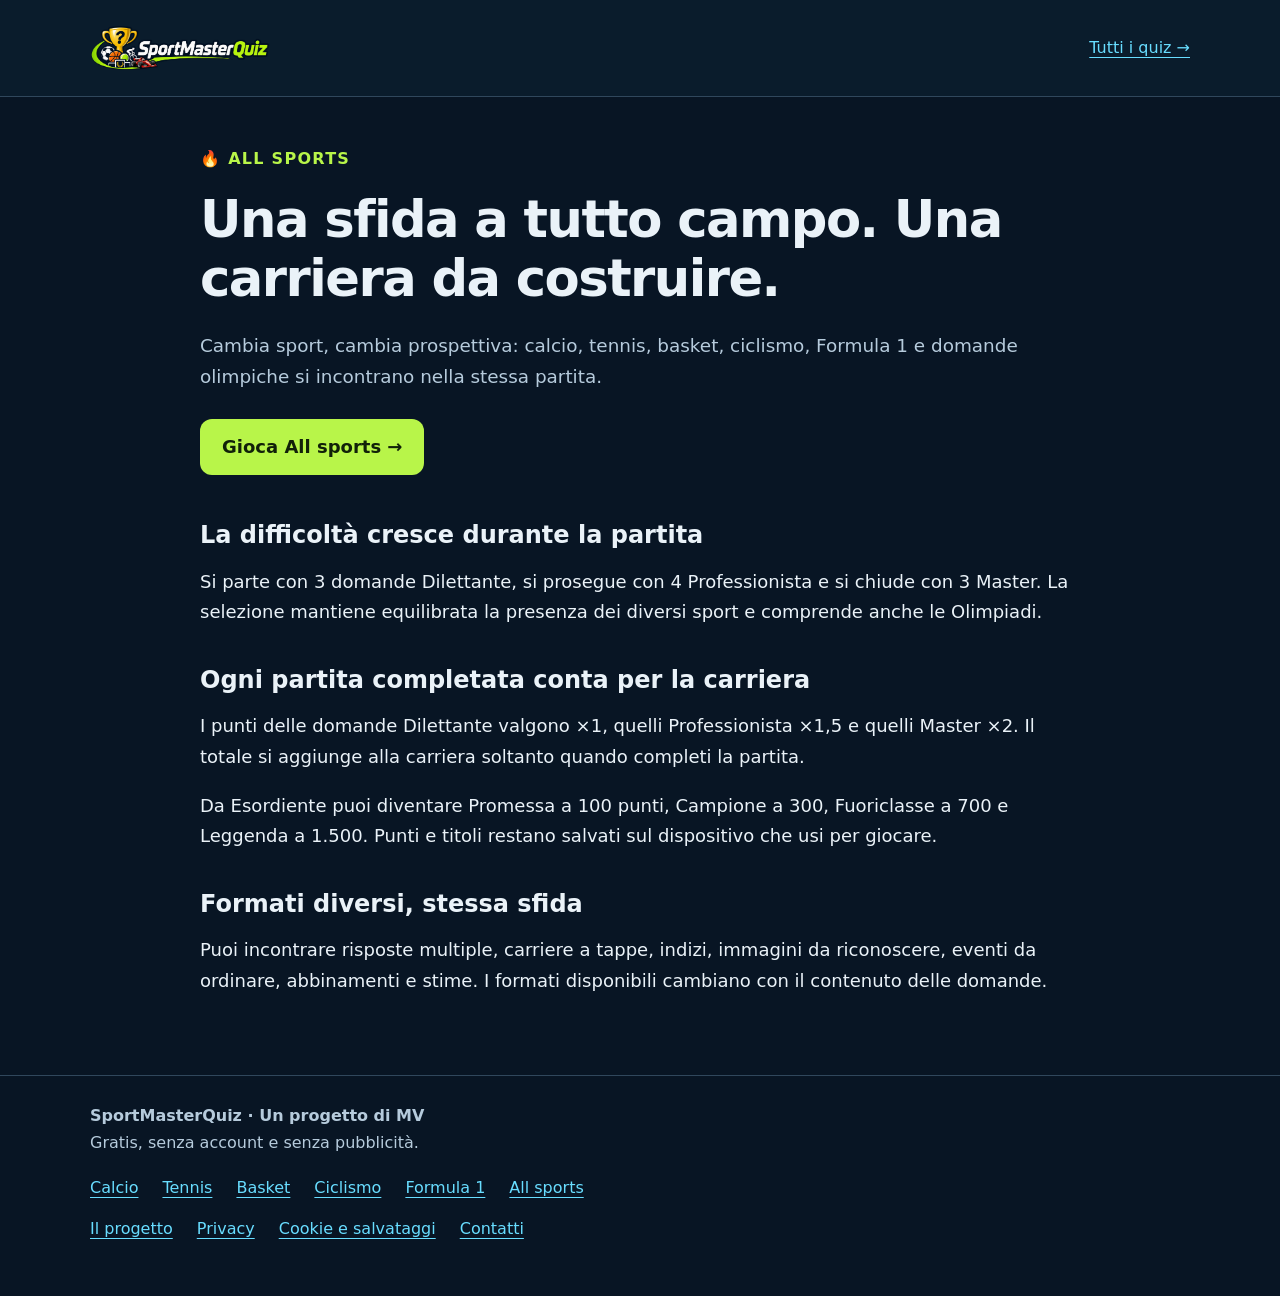
==== all-sports/index.html @ 99f296fc "Prepare friends launch: compact mobile home, sport pages, sharing preview, privacy information and e" ====
<!doctype html><html lang="it"><head><meta charset="utf-8"><meta name="viewport" content="width=device-width,initial-scale=1"><title>All sports: quiz e carriera sportiva | SportMasterQuiz</title><meta name="description" content="Una partita con difficoltà crescente, sport equilibrati e domande olimpiche. Accumula punti e costruisci la tua carriera in All sports."><meta name="theme-color" content="#081524"><link rel="icon" href="/favicon.png" type="image/png"><link rel="stylesheet" href="/assets/pages.css"><link rel="canonical" href="https://sportmasterquiz.github.io/all-sports/"><meta property="og:type" content="website"><meta property="og:locale" content="it_IT"><meta property="og:site_name" content="SportMasterQuiz"><meta property="og:title" content="All sports: quiz e carriera sportiva | SportMasterQuiz"><meta property="og:description" content="Una partita con difficoltà crescente, sport equilibrati e domande olimpiche. Accumula punti e costruisci la tua carriera in All sports."><meta property="og:url" content="https://sportmasterquiz.github.io/all-sports/"><meta property="og:image" content="https://sportmasterquiz.github.io/assets/social/sportmasterquiz.png"><meta property="og:image:width" content="1200"><meta property="og:image:height" content="630"><meta property="og:image:alt" content="SportMasterQuiz: la tua cultura sportiva vale un trofeo?"><meta name="twitter:card" content="summary_large_image"><meta name="twitter:title" content="All sports: quiz e carriera sportiva | SportMasterQuiz"><meta name="twitter:description" content="Una partita con difficoltà crescente, sport equilibrati e domande olimpiche. Accumula punti e costruisci la tua carriera in All sports."><meta name="twitter:image" content="https://sportmasterquiz.github.io/assets/social/sportmasterquiz.png"></head><body><header><div class="wrap"><a class="brand" href="/" aria-label="SportMasterQuiz, torna ai quiz"><img src="/logo-sportmasterquiz-motori.svg" alt="SportMasterQuiz" width="180" height="60"></a><a class="homeLink" href="/">Tutti i quiz →</a></div></header><main class="wrap content"><p class="eyebrow">🔥 All sports</p><h1>Una sfida a tutto campo. Una carriera da costruire.</h1><p class="lead">Cambia sport, cambia prospettiva: calcio, tennis, basket, ciclismo, Formula 1 e domande olimpiche si incontrano nella stessa partita.</p><a class="play" href="/?sport=misto&amp;gioca=1">Gioca All sports →</a><h2>La difficoltà cresce durante la partita</h2><p>Si parte con 3 domande Dilettante, si prosegue con 4 Professionista e si chiude con 3 Master. La selezione mantiene equilibrata la presenza dei diversi sport e comprende anche le Olimpiadi.</p><h2>Ogni partita completata conta per la carriera</h2><p>I punti delle domande Dilettante valgono ×1, quelli Professionista ×1,5 e quelli Master ×2. Il totale si aggiunge alla carriera soltanto quando completi la partita.</p><p>Da Esordiente puoi diventare Promessa a 100 punti, Campione a 300, Fuoriclasse a 700 e Leggenda a 1.500. Punti e titoli restano salvati sul dispositivo che usi per giocare.</p><h2>Formati diversi, stessa sfida</h2><p>Puoi incontrare risposte multiple, carriere a tappe, indizi, immagini da riconoscere, eventi da ordinare, abbinamenti e stime. I formati disponibili cambiano con il contenuto delle domande.</p></main><footer><div class="wrap"><strong>SportMasterQuiz · Un progetto di MV</strong><p>Gratis, senza account e senza pubblicità.</p><nav class="links" aria-label="Quiz sportivi"><a href="/calcio/">Calcio</a><a href="/tennis/">Tennis</a><a href="/basket/">Basket</a><a href="/ciclismo/">Ciclismo</a><a href="/formula-1/">Formula 1</a><a href="/all-sports/">All sports</a></nav><nav class="links" aria-label="Informazioni"><a href="/progetto/">Il progetto</a><a href="/privacy/">Privacy</a><a href="/cookie/">Cookie e salvataggi</a><a href="/contatti/">Contatti</a></nav></div></footer></body></html>
---- assets/pages.css ----
*{box-sizing:border-box}html{scroll-behavior:smooth}body{margin:0;background:#081524;color:#eaf2f8;font-family:system-ui,-apple-system,BlinkMacSystemFont,"Segoe UI",sans-serif;line-height:1.7;font-size:18px}a{color:#68ddff;text-underline-offset:4px}a:focus-visible,summary:focus-visible{outline:3px solid #b8f549;outline-offset:5px}.wrap{width:min(1100px,calc(100% - 40px));margin:auto}header{border-bottom:1px solid #30475c;background:#0a1c2c}header .wrap{display:flex;align-items:center;justify-content:space-between;gap:20px;padding:18px 0}.brand{display:flex;align-items:center;gap:12px;text-decoration:none;color:#fff;font-weight:850}.brand img{width:180px;height:60px;object-fit:contain}.homeLink{font-size:1rem}.content{max-width:880px;padding:48px 0 60px}h1{font-size:clamp(2rem,5vw,3.2rem);line-height:1.15;letter-spacing:-.03em;margin:10px 0 22px}h2{font-size:1.5rem;line-height:1.4;margin:36px 0 14px}p{margin:0 0 18px}.eyebrow{font-size:1rem;color:#b8f549;font-weight:850;letter-spacing:.08em;text-transform:uppercase}.lead{font-size:1.15rem;color:#b6cbdc}.play{display:inline-block;padding:13px 22px;border-radius:12px;background:#b8f549;color:#112109;font-weight:850;text-decoration:none;min-height:48px;margin:8px 12px 8px 0}.secondary{background:#18354b;color:#eaf2f8;border:1px solid #53728a}.topics{display:grid;grid-template-columns:repeat(2,minmax(0,1fr));gap:12px;margin:20px 0}.topic{display:block;padding:18px;border:1px solid #416075;border-radius:14px;background:#122b40;color:#eaf2f8;text-decoration:none;line-height:1.5}.topic:hover{border-color:#b8f549}.samples{display:grid;gap:14px;margin:20px 0}.sample{padding:20px;background:#132c41;border:1px solid #3b5b72;border-radius:14px}.sample h3{font-size:1.1rem;margin:0 0 12px;line-height:1.6}.sample details{margin-top:12px}.sample summary{color:#b8f549;cursor:pointer;min-height:32px}.sample p{margin:12px 0 0;color:#c5d7e5}.samples small{display:block;color:#b6cbdc;font-size:1rem;margin-bottom:5px}li{margin-bottom:10px}footer{border-top:1px solid #30475c;padding:26px 0 40px;color:#b6cbdc;font-size:1rem}.links{display:flex;gap:14px 24px;flex-wrap:wrap;margin:14px 0}.note{padding:18px;border:1px solid #436476;border-radius:12px;background:#102b3b}.tableWrap{overflow:auto}table{border-collapse:collapse;width:100%;font-size:1rem}th,td{border:1px solid #416075;text-align:left;padding:12px;vertical-align:top}th{background:#18354b}.muted{color:#b6cbdc}@media(max-width:600px){body{font-size:17px}.wrap{width:calc(100% - 32px)}header .wrap{gap:12px;padding:12px 0}.brand img{width:150px;height:50px}.homeLink{font-size:1rem}.content{padding:30px 0 40px}.topics{grid-template-columns:1fr}.play{display:block;text-align:center;margin:12px 0}.sample{padding:17px}.lead{font-size:1.1rem}}
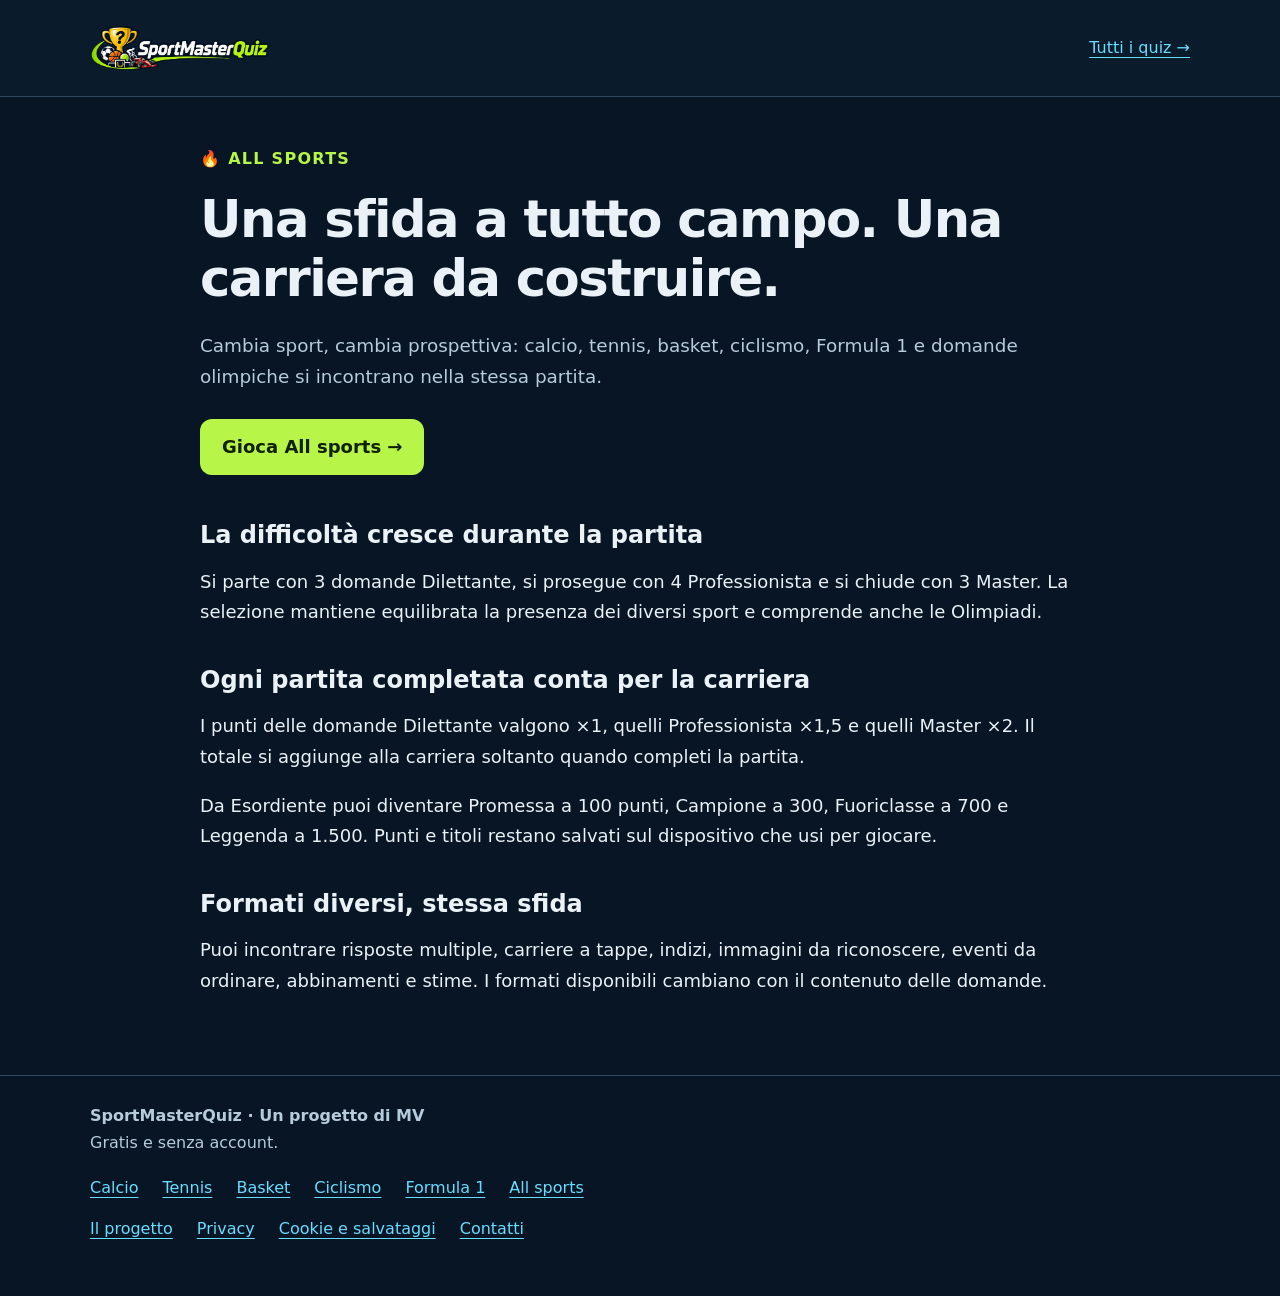
==== commit d6822b28: "Corregge domande e navigazione, privilegia fatti nuovi e alleggerisce il logo" ====
--- a/all-sports/index.html
+++ b/all-sports/index.html
@@ -1 +1 @@
-<!doctype html><html lang="it"><head><meta charset="utf-8"><meta name="viewport" content="width=device-width,initial-scale=1"><title>All sports: quiz e carriera sportiva | SportMasterQuiz</title><meta name="description" content="Una partita con difficoltà crescente, sport equilibrati e domande olimpiche. Accumula punti e costruisci la tua carriera in All sports."><meta name="theme-color" content="#081524"><link rel="icon" href="/favicon.png" type="image/png"><link rel="stylesheet" href="/assets/pages.css"><link rel="canonical" href="https://sportmasterquiz.github.io/all-sports/"><meta property="og:type" content="website"><meta property="og:locale" content="it_IT"><meta property="og:site_name" content="SportMasterQuiz"><meta property="og:title" content="All sports: quiz e carriera sportiva | SportMasterQuiz"><meta property="og:description" content="Una partita con difficoltà crescente, sport equilibrati e domande olimpiche. Accumula punti e costruisci la tua carriera in All sports."><meta property="og:url" content="https://sportmasterquiz.github.io/all-sports/"><meta property="og:image" content="https://sportmasterquiz.github.io/assets/social/sportmasterquiz.png"><meta property="og:image:width" content="1200"><meta property="og:image:height" content="630"><meta property="og:image:alt" content="SportMasterQuiz: la tua cultura sportiva vale un trofeo?"><meta name="twitter:card" content="summary_large_image"><meta name="twitter:title" content="All sports: quiz e carriera sportiva | SportMasterQuiz"><meta name="twitter:description" content="Una partita con difficoltà crescente, sport equilibrati e domande olimpiche. Accumula punti e costruisci la tua carriera in All sports."><meta name="twitter:image" content="https://sportmasterquiz.github.io/assets/social/sportmasterquiz.png"></head><body><header><div class="wrap"><a class="brand" href="/" aria-label="SportMasterQuiz, torna ai quiz"><img src="/logo-sportmasterquiz-motori.svg" alt="SportMasterQuiz" width="180" height="60"></a><a class="homeLink" href="/">Tutti i quiz →</a></div></header><main class="wrap content"><p class="eyebrow">🔥 All sports</p><h1>Una sfida a tutto campo. Una carriera da costruire.</h1><p class="lead">Cambia sport, cambia prospettiva: calcio, tennis, basket, ciclismo, Formula 1 e domande olimpiche si incontrano nella stessa partita.</p><a class="play" href="/?sport=misto&amp;gioca=1">Gioca All sports →</a><h2>La difficoltà cresce durante la partita</h2><p>Si parte con 3 domande Dilettante, si prosegue con 4 Professionista e si chiude con 3 Master. La selezione mantiene equilibrata la presenza dei diversi sport e comprende anche le Olimpiadi.</p><h2>Ogni partita completata conta per la carriera</h2><p>I punti delle domande Dilettante valgono ×1, quelli Professionista ×1,5 e quelli Master ×2. Il totale si aggiunge alla carriera soltanto quando completi la partita.</p><p>Da Esordiente puoi diventare Promessa a 100 punti, Campione a 300, Fuoriclasse a 700 e Leggenda a 1.500. Punti e titoli restano salvati sul dispositivo che usi per giocare.</p><h2>Formati diversi, stessa sfida</h2><p>Puoi incontrare risposte multiple, carriere a tappe, indizi, immagini da riconoscere, eventi da ordinare, abbinamenti e stime. I formati disponibili cambiano con il contenuto delle domande.</p></main><footer><div class="wrap"><strong>SportMasterQuiz · Un progetto di MV</strong><p>Gratis, senza account e senza pubblicità.</p><nav class="links" aria-label="Quiz sportivi"><a href="/calcio/">Calcio</a><a href="/tennis/">Tennis</a><a href="/basket/">Basket</a><a href="/ciclismo/">Ciclismo</a><a href="/formula-1/">Formula 1</a><a href="/all-sports/">All sports</a></nav><nav class="links" aria-label="Informazioni"><a href="/progetto/">Il progetto</a><a href="/privacy/">Privacy</a><a href="/cookie/">Cookie e salvataggi</a><a href="/contatti/">Contatti</a></nav></div></footer></body></html>+<!doctype html><html lang="it"><head><meta charset="utf-8"><meta name="viewport" content="width=device-width,initial-scale=1"><title>All sports: quiz e carriera sportiva | SportMasterQuiz</title><meta name="description" content="Una partita con difficoltà crescente, sport equilibrati e domande olimpiche. Accumula punti e costruisci la tua carriera in All sports."><meta name="theme-color" content="#081524"><link rel="icon" href="/favicon.png" type="image/png"><link rel="stylesheet" href="/assets/pages.css"><link rel="canonical" href="https://sportmasterquiz.github.io/all-sports/"><meta property="og:type" content="website"><meta property="og:locale" content="it_IT"><meta property="og:site_name" content="SportMasterQuiz"><meta property="og:title" content="All sports: quiz e carriera sportiva | SportMasterQuiz"><meta property="og:description" content="Una partita con difficoltà crescente, sport equilibrati e domande olimpiche. Accumula punti e costruisci la tua carriera in All sports."><meta property="og:url" content="https://sportmasterquiz.github.io/all-sports/"><meta property="og:image" content="https://sportmasterquiz.github.io/assets/social/sportmasterquiz.png"><meta property="og:image:width" content="1200"><meta property="og:image:height" content="630"><meta property="og:image:alt" content="SportMasterQuiz: la tua cultura sportiva vale un trofeo?"><meta name="twitter:card" content="summary_large_image"><meta name="twitter:title" content="All sports: quiz e carriera sportiva | SportMasterQuiz"><meta name="twitter:description" content="Una partita con difficoltà crescente, sport equilibrati e domande olimpiche. Accumula punti e costruisci la tua carriera in All sports."><meta name="twitter:image" content="https://sportmasterquiz.github.io/assets/social/sportmasterquiz.png"></head><body><header><div class="wrap"><a class="brand" href="/" aria-label="SportMasterQuiz, torna ai quiz"><img src="/logo-sportmasterquiz-motori.svg" alt="SportMasterQuiz" width="180" height="60"></a><a class="homeLink" href="/">Tutti i quiz →</a></div></header><main class="wrap content"><p class="eyebrow">🔥 All sports</p><h1>Una sfida a tutto campo. Una carriera da costruire.</h1><p class="lead">Cambia sport, cambia prospettiva: calcio, tennis, basket, ciclismo, Formula 1 e domande olimpiche si incontrano nella stessa partita.</p><a class="play" href="/?sport=misto&amp;gioca=1">Gioca All sports →</a><h2>La difficoltà cresce durante la partita</h2><p>Si parte con 3 domande Dilettante, si prosegue con 4 Professionista e si chiude con 3 Master. La selezione mantiene equilibrata la presenza dei diversi sport e comprende anche le Olimpiadi.</p><h2>Ogni partita completata conta per la carriera</h2><p>I punti delle domande Dilettante valgono ×1, quelli Professionista ×1,5 e quelli Master ×2. Il totale si aggiunge alla carriera soltanto quando completi la partita.</p><p>Da Esordiente puoi diventare Promessa a 100 punti, Campione a 300, Fuoriclasse a 700 e Leggenda a 1.500. Punti e titoli restano salvati sul dispositivo che usi per giocare.</p><h2>Formati diversi, stessa sfida</h2><p>Puoi incontrare risposte multiple, carriere a tappe, indizi, immagini da riconoscere, eventi da ordinare, abbinamenti e stime. I formati disponibili cambiano con il contenuto delle domande.</p></main><footer><div class="wrap"><strong>SportMasterQuiz · Un progetto di MV</strong><p>Gratis e senza account.</p><nav class="links" aria-label="Quiz sportivi"><a href="/calcio/">Calcio</a><a href="/tennis/">Tennis</a><a href="/basket/">Basket</a><a href="/ciclismo/">Ciclismo</a><a href="/formula-1/">Formula 1</a><a href="/all-sports/">All sports</a></nav><nav class="links" aria-label="Informazioni"><a href="/progetto/">Il progetto</a><a href="/privacy/">Privacy</a><a href="/cookie/">Cookie e salvataggi</a><a href="/contatti/">Contatti</a></nav></div></footer></body></html>
